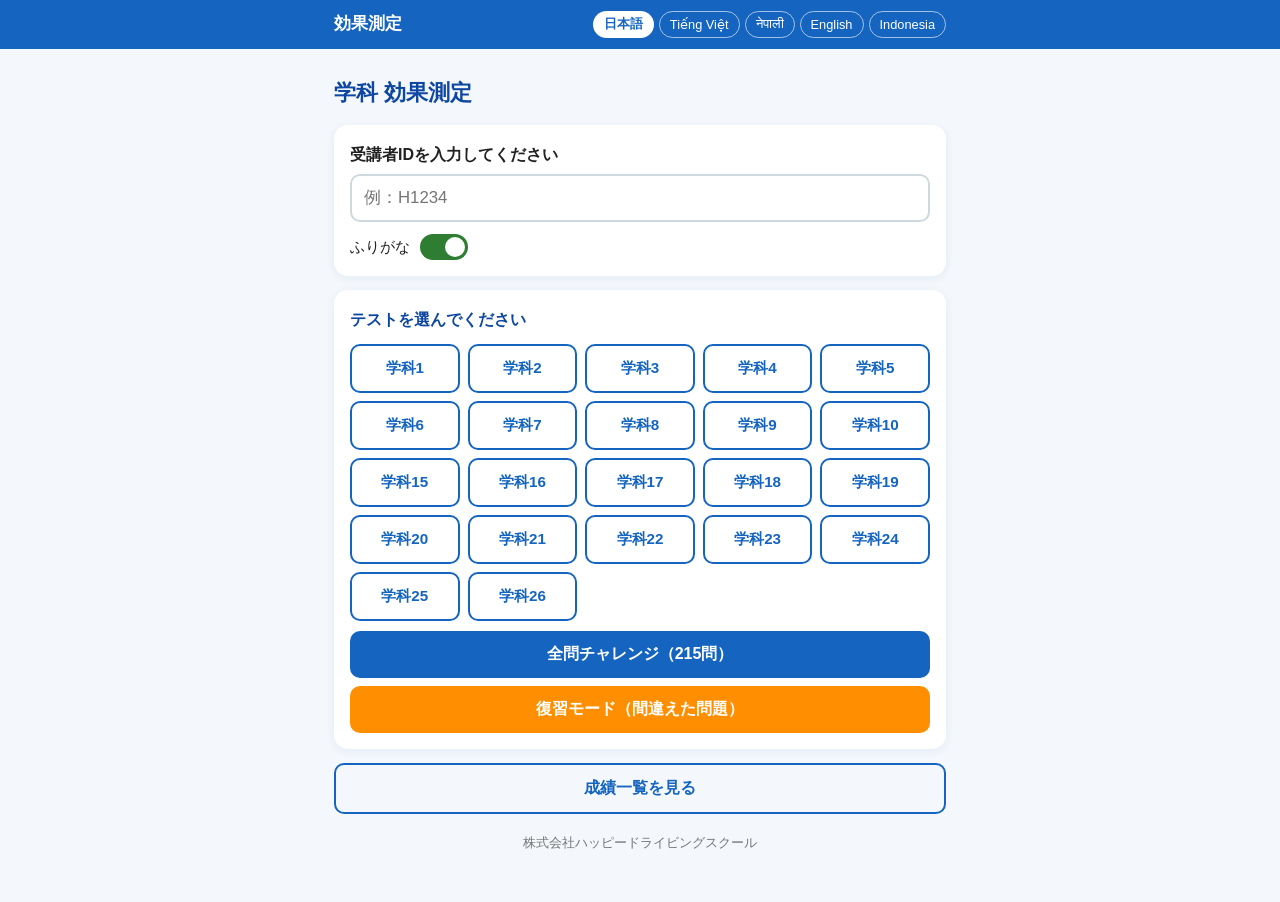
==== index.html @ bf5c9d7a "Add files via upload" ====
<!DOCTYPE html>
<html lang="ja">
<head>
<meta charset="UTF-8">
<meta name="viewport" content="width=device-width, initial-scale=1.0">
<title>効果測定 - ハッピードライビングスクール</title>
<link rel="stylesheet" href="style.css">
</head>
<body>
<header>
  <div class="header-inner">
    <div class="brand" id="brandTitle">効果測定</div>
    <div class="lang-switch">
      <button data-lang="ja" class="lang-btn active">日本語</button>
      <button data-lang="vi" class="lang-btn">Tiếng Việt</button>
      <button data-lang="ne" class="lang-btn">नेपाली</button>
      <button data-lang="en" class="lang-btn">English</button>
      <button data-lang="idn" class="lang-btn">Indonesia</button>
    </div>
  </div>
</header>

<main id="app">

  <!-- スタート画面 -->
  <section id="screen-start" class="screen active">
    <h1 data-i18n="title">学科 効果測定</h1>
    <p class="draft-note" id="draftNote" hidden></p>
    <div class="card">
      <label for="studentId" data-i18n="enterId">受講者IDを入力してください</label>
      <input type="text" id="studentId" inputmode="text" autocomplete="off"
             data-i18n-ph="idPlaceholder" placeholder="例：H1234">
      <div class="furigana-row">
        <span data-i18n="furigana">ふりがな</span>
        <button id="furiganaToggle" class="toggle on" aria-pressed="true"><span class="knob"></span></button>
      </div>
    </div>

    <div class="card">
      <h2 data-i18n="chooseSet">テストを選んでください</h2>
      <div id="setButtons" class="set-grid"></div>
      <button id="btnAll" class="btn wide" data-i18n="allQuestions">全問チャレンジ</button>
      <button id="btnReview" class="btn wide review" data-i18n="reviewMode">復習モード（間違えた問題）</button>
    </div>

    <button id="btnRecords" class="btn ghost wide" data-i18n="records">成績一覧を見る</button>
    <p class="school-name">株式会社ハッピードライビングスクール</p>
  </section>

  <!-- 出題画面 -->
  <section id="screen-quiz" class="screen">
    <div class="quiz-top">
      <button id="btnQuit" class="btn small ghost" data-i18n="quit">中断</button>
      <div class="progress-text"><span id="qNum"></span></div>
      <div class="cat-label" id="catLabel"></div>
    </div>
    <div class="progress-bar"><div id="progressFill"></div></div>

    <div class="card question-card">
      <div id="qImageWrap" hidden><img id="qImage" alt="標識・図"></div>
      <div id="qText" class="q-text"></div>
      <div id="qTextJa" class="q-text-ja" hidden></div>
    </div>

    <div id="answerButtons" class="ox-row">
      <button id="btnMaru" class="ox maru">〇<span class="ox-sub" data-i18n="correctOpt">正しい</span></button>
      <button id="btnBatsu" class="ox batsu">✖<span class="ox-sub" data-i18n="wrongOpt">誤り</span></button>
    </div>

    <div id="feedback" class="feedback" hidden>
      <div id="fbHead" class="fb-head"></div>
      <div id="fbRate" class="fb-rate"></div>
      <div id="fbExp" class="fb-exp" hidden>
        <div class="fb-exp-title" data-i18n="explanation">解説</div>
        <div id="fbExpText"></div>
        <div id="fbExpJa" class="q-text-ja" hidden></div>
      </div>
      <button id="btnNext" class="btn wide primary" data-i18n="next">次へ</button>
    </div>
  </section>

  <!-- 結果画面 -->
  <section id="screen-result" class="screen">
    <h1 data-i18n="resultTitle">結果</h1>
    <div class="card result-card">
      <div class="rate-circle"><span id="finalRate"></span></div>
      <div id="finalScore" class="final-score"></div>
      <div id="passLabel" class="pass-label"></div>
    </div>
    <div id="wrongList" class="card" hidden>
      <h2 data-i18n="wrongTitle">間違えた問題</h2>
      <div id="wrongItems"></div>
    </div>
    <button id="btnRetryWrong" class="btn wide review" data-i18n="retryWrong">間違えた問題だけ解き直す</button>
    <button id="btnRetryAll" class="btn wide" data-i18n="retryAll">もう一度挑戦する</button>
    <button id="btnHome" class="btn ghost wide" data-i18n="backHome">ホームに戻る</button>
  </section>

  <!-- 成績一覧画面 -->
  <section id="screen-records" class="screen">
    <h1 data-i18n="recordsTitle">成績一覧</h1>
    <div class="card">
      <input type="text" id="recordFilter" data-i18n-ph="filterPlaceholder" placeholder="受講者IDで絞り込み">
      <div class="table-wrap">
        <table id="recordsTable">
          <thead><tr>
            <th data-i18n="thDate">日時</th><th>ID</th><th data-i18n="thSet">テスト</th>
            <th data-i18n="thScore">得点</th><th data-i18n="thRate">正解率</th>
          </tr></thead>
          <tbody id="recordsBody"></tbody>
        </table>
      </div>
      <p id="noRecords" data-i18n="noRecords" hidden>記録がありません</p>
    </div>
    <button id="btnExportCsv" class="btn wide" data-i18n="exportCsv">CSVをダウンロード（教務用）</button>
    <button id="btnRecordsHome" class="btn ghost wide" data-i18n="backHome">ホームに戻る</button>
  </section>

</main>
<script src="data.js"></script>
<script src="app.js"></script>
</body>
</html>
---- style.css ----
:root {
  --primary: #1565c0;
  --primary-dark: #0d47a1;
  --accent: #ff8f00;
  --green: #2e7d32;
  --red: #c62828;
  --bg: #f4f7fb;
  --card: #ffffff;
  --text: #212121;
  --muted: #757575;
  --radius: 14px;
}
* { box-sizing: border-box; margin: 0; padding: 0; -webkit-tap-highlight-color: transparent; }
body {
  font-family: "Hiragino Kaku Gothic ProN", "Yu Gothic", "Noto Sans JP", "Noto Sans Devanagari", sans-serif;
  background: var(--bg); color: var(--text); line-height: 1.7;
}
header { background: var(--primary); color: #fff; position: sticky; top: 0; z-index: 10; }
.header-inner {
  max-width: 640px; margin: 0 auto; padding: 10px 14px;
  display: flex; justify-content: space-between; align-items: center; flex-wrap: wrap; gap: 6px;
}
.brand { font-weight: 700; font-size: 1.05rem; }
.lang-switch { display: flex; gap: 5px; }
.lang-btn {
  border: 1px solid rgba(255,255,255,.6); background: transparent; color: #fff;
  border-radius: 20px; padding: 4px 10px; font-size: .8rem; cursor: pointer;
}
.lang-btn.active { background: #fff; color: var(--primary); font-weight: 700; }

main { max-width: 640px; margin: 0 auto; padding: 16px 14px 48px; }
.screen { display: none; }
.screen.active { display: block; animation: fadein .25s; }
@keyframes fadein { from { opacity: 0; transform: translateY(6px);} to { opacity: 1; transform: none;} }

h1 { font-size: 1.35rem; margin: 10px 0 14px; color: var(--primary-dark); }
h2 { font-size: 1.02rem; margin-bottom: 10px; color: var(--primary-dark); }
.card {
  background: var(--card); border-radius: var(--radius); padding: 16px;
  box-shadow: 0 2px 8px rgba(21,101,192,.08); margin-bottom: 14px;
}
label { display: block; font-weight: 600; margin-bottom: 6px; }
input[type=text] {
  width: 100%; padding: 12px; font-size: 1.05rem; border: 2px solid #cfd8dc;
  border-radius: 10px; outline: none;
}
input[type=text]:focus { border-color: var(--primary); }

.furigana-row { display: flex; align-items: center; gap: 10px; margin-top: 12px; font-size: .92rem; }
.toggle {
  width: 48px; height: 26px; border-radius: 13px; border: none; background: #b0bec5;
  position: relative; cursor: pointer; transition: background .2s;
}
.toggle.on { background: var(--green); }
.toggle .knob {
  position: absolute; top: 3px; left: 3px; width: 20px; height: 20px;
  background: #fff; border-radius: 50%; transition: left .2s;
}
.toggle.on .knob { left: 25px; }

.set-grid { display: grid; grid-template-columns: repeat(auto-fill, minmax(96px, 1fr)); gap: 8px; margin-bottom: 10px; }
.set-btn {
  padding: 12px 4px; border: 2px solid var(--primary); color: var(--primary);
  background: #fff; border-radius: 10px; font-size: .95rem; font-weight: 700; cursor: pointer;
}
.set-btn:active { background: var(--primary); color: #fff; }

.btn {
  display: block; padding: 13px; border: none; border-radius: 10px; font-size: 1rem;
  font-weight: 700; cursor: pointer; background: var(--primary); color: #fff;
}
.btn.wide { width: 100%; margin-top: 8px; }
.btn.small { padding: 6px 12px; font-size: .85rem; width: auto; }
.btn.ghost { background: transparent; color: var(--primary); border: 2px solid var(--primary); }
.btn.review { background: var(--accent); }
.btn.primary { background: var(--green); }
.btn:disabled { opacity: .45; cursor: default; }

.draft-note { font-size: .82rem; color: var(--muted); background: #fff8e1; border-radius: 8px; padding: 8px 10px; margin-bottom: 10px; }
.school-name { text-align: center; color: var(--muted); font-size: .8rem; margin-top: 18px; }

/* quiz */
.quiz-top { display: flex; align-items: center; gap: 10px; margin-bottom: 6px; }
.progress-text { font-weight: 700; color: var(--primary-dark); }
.cat-label { margin-left: auto; font-size: .85rem; color: var(--muted); }
.progress-bar { height: 6px; background: #dbe4ee; border-radius: 3px; overflow: hidden; margin-bottom: 12px; }
#progressFill { height: 100%; width: 0; background: var(--primary); transition: width .3s; }

.question-card { min-height: 120px; }
#qImageWrap { text-align: center; margin-bottom: 10px; }
#qImage { max-width: 60%; max-height: 160px; object-fit: contain; border-radius: 6px; }
.q-text { font-size: 1.08rem; }
.q-text ruby rt { font-size: .55em; color: var(--muted); }
.q-text-ja { font-size: .88rem; color: var(--muted); margin-top: 10px; border-top: 1px dashed #cfd8dc; padding-top: 8px; }
.q-text-ja ruby rt { font-size: .55em; }

.ox-row { display: flex; gap: 12px; margin-top: 4px; }
.ox {
  flex: 1; padding: 16px 8px; font-size: 2rem; font-weight: 700; border: none;
  border-radius: var(--radius); cursor: pointer; color: #fff;
  display: flex; flex-direction: column; align-items: center; gap: 2px;
}
.ox .ox-sub { font-size: .8rem; font-weight: 600; }
.ox.maru { background: var(--red); }
.ox.batsu { background: var(--primary); }
.ox:disabled { opacity: .4; }

.feedback { margin-top: 14px; background: var(--card); border-radius: var(--radius); padding: 16px; box-shadow: 0 2px 8px rgba(0,0,0,.08); }
.fb-head { font-size: 1.3rem; font-weight: 700; }
.fb-head.ok { color: var(--green); }
.fb-head.ng { color: var(--red); }
.fb-rate { color: var(--muted); font-size: .9rem; margin: 4px 0 8px; }
.fb-exp { background: #fff3e0; border-radius: 10px; padding: 12px; margin-bottom: 8px; }
.fb-exp-title { font-weight: 700; color: var(--accent); margin-bottom: 4px; font-size: .9rem; }

/* result */
.result-card { text-align: center; }
.rate-circle {
  width: 130px; height: 130px; margin: 8px auto; border: 8px solid var(--primary);
  border-radius: 50%; display: flex; align-items: center; justify-content: center;
  font-size: 1.9rem; font-weight: 700; color: var(--primary-dark);
}
.final-score { font-size: 1.05rem; margin-top: 4px; }
.pass-label { font-weight: 700; margin-top: 6px; }
.pass-label.ok { color: var(--green); }
.pass-label.ng { color: var(--red); }
.wrong-item { border-bottom: 1px solid #eceff1; padding: 10px 0; font-size: .92rem; }
.wrong-item .wq { font-weight: 600; }
.wrong-item .wa { color: var(--red); font-size: .85rem; margin: 2px 0; }
.wrong-item .we { color: #5d4037; background: #fff3e0; border-radius: 8px; padding: 8px; font-size: .85rem; }

/* records */
.table-wrap { overflow-x: auto; margin-top: 10px; }
table { width: 100%; border-collapse: collapse; font-size: .85rem; }
th, td { padding: 8px 6px; border-bottom: 1px solid #eceff1; text-align: left; white-space: nowrap; }
th { background: #e3f2fd; color: var(--primary-dark); }
td.rate-good { color: var(--green); font-weight: 700; }
td.rate-bad { color: var(--red); font-weight: 700; }

@media (max-width: 420px) {
  .ox { font-size: 1.7rem; padding: 14px 6px; }
  h1 { font-size: 1.2rem; }
}
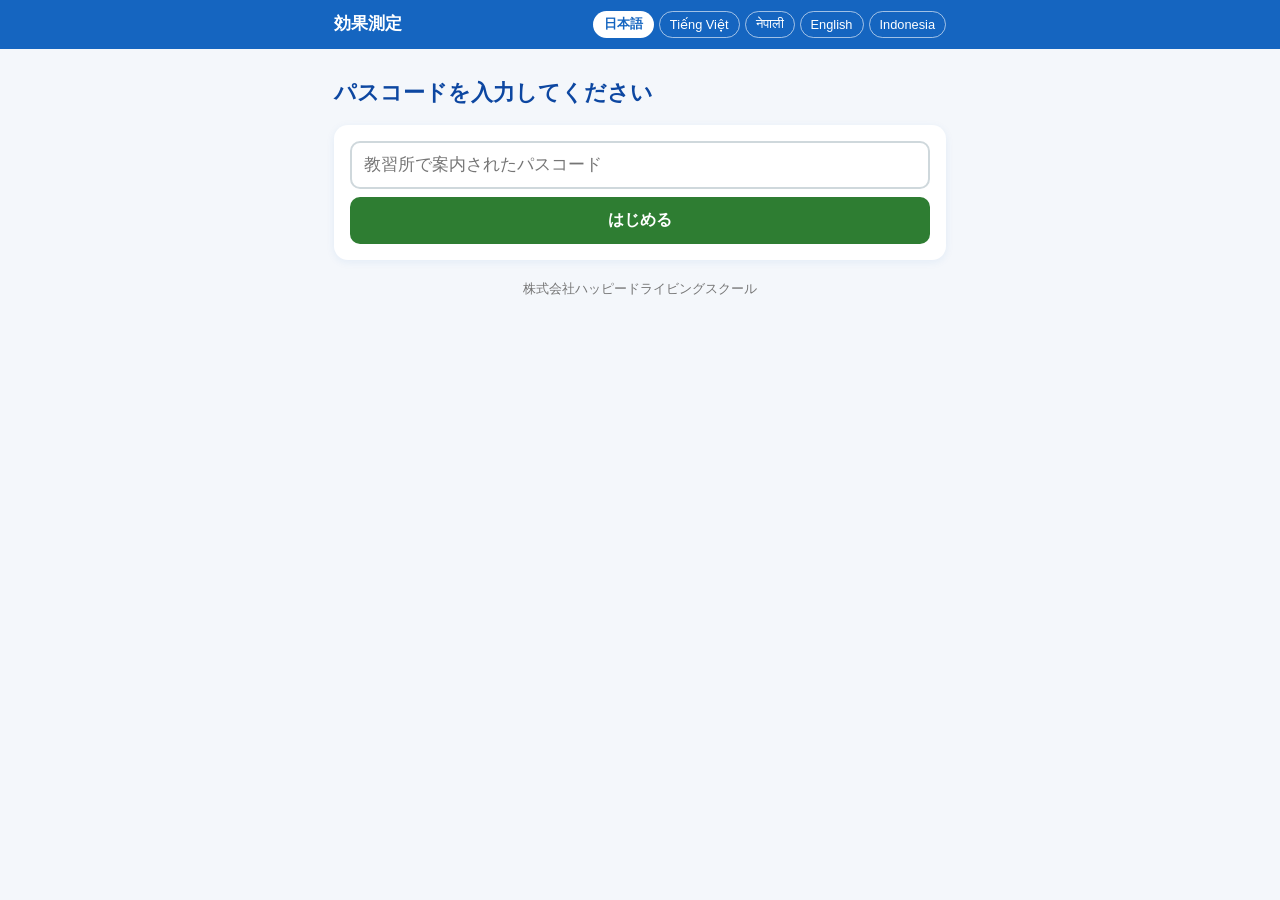
==== commit b4cc3145: "Add files via upload" ====
--- a/index.html
+++ b/index.html
@@ -22,6 +22,18 @@
 
 <main id="app">
 
+  <!-- パスコード画面 -->
+  <section id="screen-lock" class="screen">
+    <h1 data-i18n="lockTitle">パスコードを入力してください</h1>
+    <div class="card">
+      <input type="text" id="lockInput" inputmode="text" autocomplete="off"
+             data-i18n-ph="lockPlaceholder" placeholder="教習所で案内されたパスコード">
+      <p id="lockError" class="lock-error" data-i18n="lockWrong" hidden>パスコードが違います</p>
+      <button id="btnUnlock" class="btn wide primary" data-i18n="lockBtn">はじめる</button>
+    </div>
+    <p class="school-name">株式会社ハッピードライビングスクール</p>
+  </section>
+
   <!-- スタート画面 -->
   <section id="screen-start" class="screen active">
     <h1 data-i18n="title">学科 効果測定</h1>
@@ -38,7 +50,10 @@
 
     <div class="card">
       <h2 data-i18n="chooseSet">テストを選んでください</h2>
-      <div id="setButtons" class="set-grid"></div>
+      <div class="stage-label stage1" data-i18n="stage1">第1段階（学科1〜10）</div>
+      <div id="setButtons1" class="set-grid"></div>
+      <div class="stage-label stage2" data-i18n="stage2">第2段階（学科15〜26）</div>
+      <div id="setButtons2" class="set-grid"></div>
       <button id="btnAll" class="btn wide" data-i18n="allQuestions">全問チャレンジ</button>
       <button id="btnReview" class="btn wide review" data-i18n="reviewMode">復習モード（間違えた問題）</button>
     </div>
--- a/style.css
+++ b/style.css
@@ -77,6 +77,7 @@
 .btn:disabled { opacity: .45; cursor: default; }
 
 .draft-note { font-size: .82rem; color: var(--muted); background: #fff8e1; border-radius: 8px; padding: 8px 10px; margin-bottom: 10px; }
+.lock-error { color: var(--red); font-weight: 700; margin-top: 8px; font-size: .92rem; }
 .school-name { text-align: center; color: var(--muted); font-size: .8rem; margin-top: 18px; }
 
 /* quiz */
@@ -141,3 +142,11 @@
   .ox { font-size: 1.7rem; padding: 14px 6px; }
   h1 { font-size: 1.2rem; }
 }
+
+/* 段階ラベル */
+.stage-label {
+  font-weight: 700; font-size: .95rem; margin: 12px 0 8px;
+  padding: 6px 12px; border-radius: 8px; color: #fff;
+}
+.stage-label.stage1 { background: var(--primary); }
+.stage-label.stage2 { background: var(--green); margin-top: 16px; }
